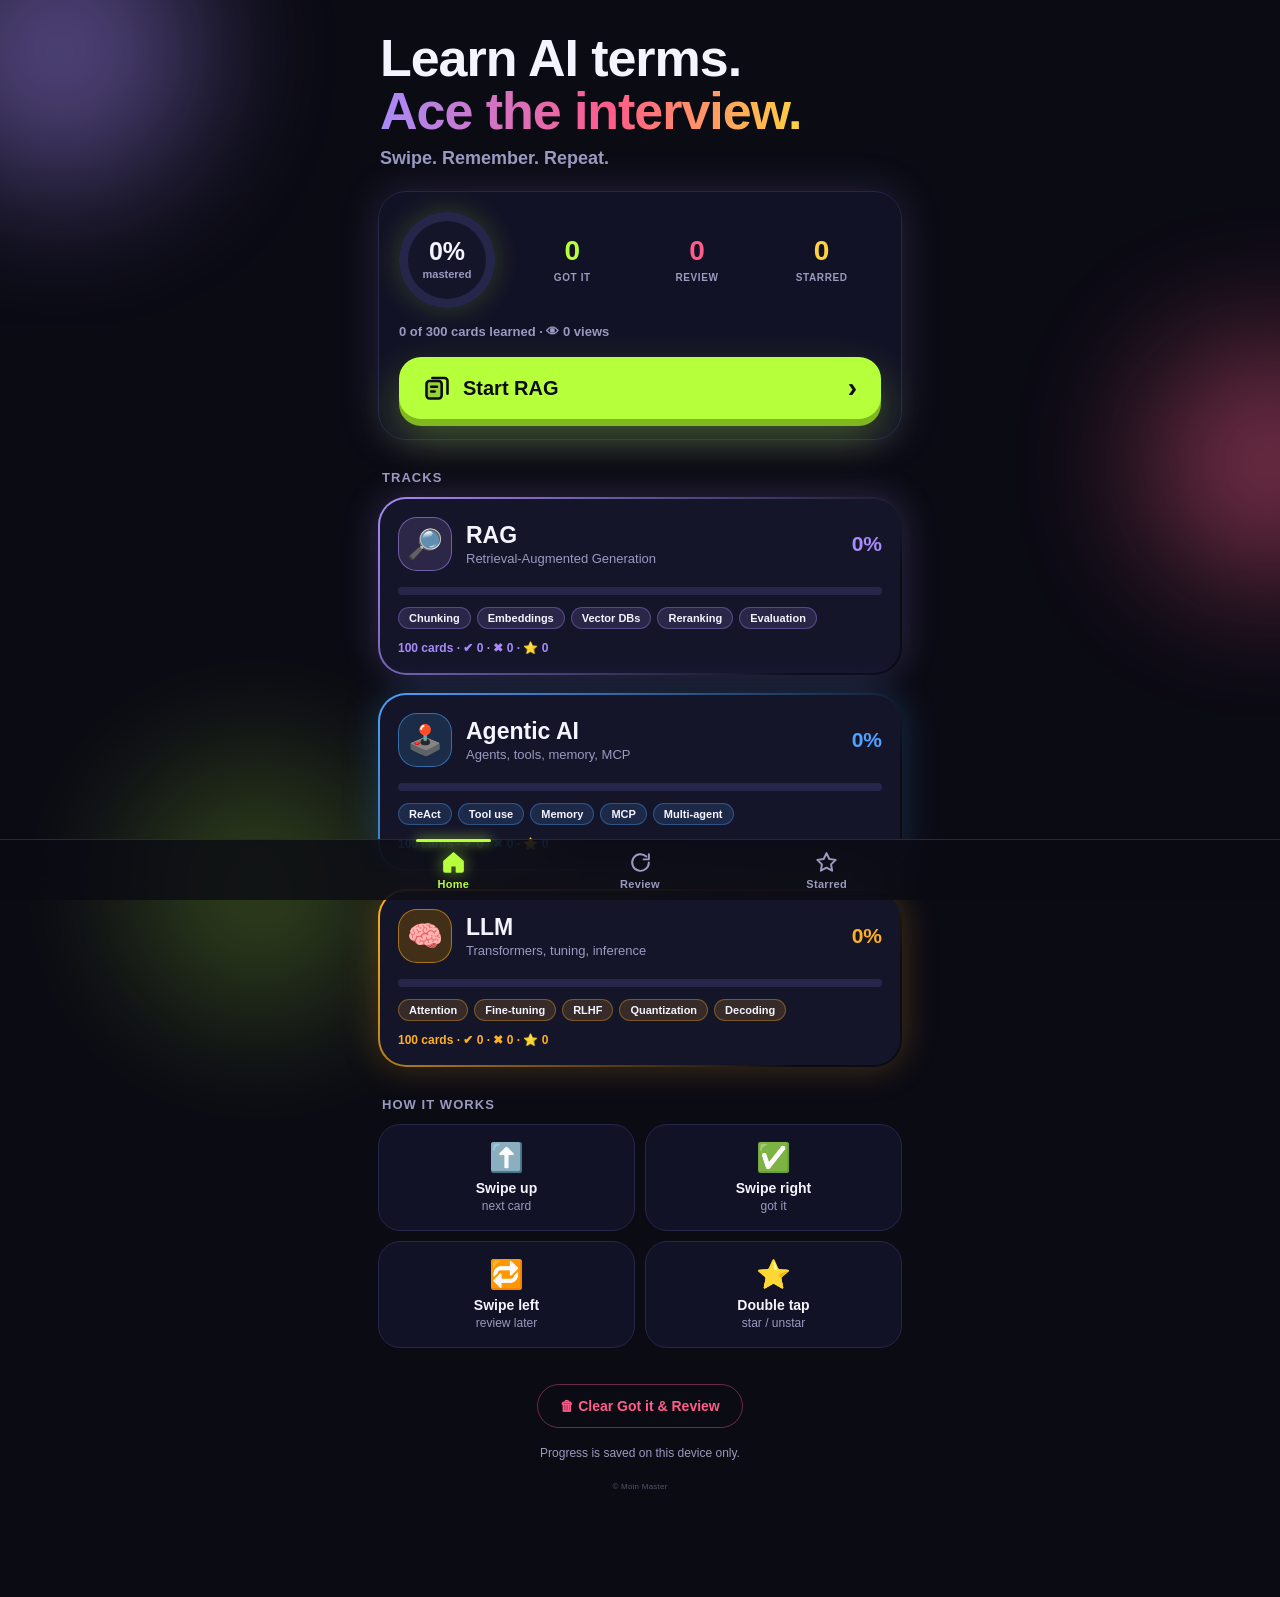
==== index.html @ 23fae5b1 "Add LLM Deck (100 cards)" ====
<!doctype html>
<html lang="en" class="hubhtml">
<head>
  <meta charset="utf-8">
  <meta name="viewport" content="width=device-width, initial-scale=1, viewport-fit=cover">
  <meta name="theme-color" content="#0b0b14">
  <meta name="apple-mobile-web-app-capable" content="yes">
  <meta name="mobile-web-app-capable" content="yes">
  <title>AI Flash Cards</title>
  <link rel="manifest" href="manifest.json">
  <link rel="icon" href="icon.svg" type="image/svg+xml">
  <link rel="apple-touch-icon" href="icon.svg">
  <link rel="stylesheet" href="style.css?v=19">
  <link rel="stylesheet" href="hub.css?v=19">
</head>
<body class="hub">
  <div class="blob b1"></div>
  <div class="blob b2"></div>
  <div class="blob b3"></div>

  <main class="app-main">

    <!-- HOME -->
    <section id="view-home" class="view">
      <header class="large">
        <h1 class="hero">Learn AI terms.<br><span class="grad">Ace the interview.</span></h1>
        <p class="sub">Swipe. Remember. Repeat.</p>
      </header>

      <div class="summary">
        <div class="sum-top">
          <div id="ring" class="ring" style="--p:0%"><div><b id="oPct">0%</b><span>mastered</span></div></div>
          <div class="nums">
            <div class="k"><b id="sKnown">0</b><span>Got it</span></div>
            <div class="r"><b id="sReview">0</b><span>Review</span></div>
            <div class="s"><b id="sStar">0</b><span>Starred</span></div>
          </div>
        </div>
        <p id="oLine" class="sum-line"></p>
        <a id="cta" class="primary" href="#"><span class="p-left"><svg class="p-ico" viewBox="0 0 24 24" fill="none" stroke="currentColor" stroke-width="2.2" stroke-linecap="round" stroke-linejoin="round" aria-hidden="true"><path d="M8 3.5h10.5A2.5 2.5 0 0 1 21 6v11"/><rect x="3" y="6" width="13" height="15" rx="2.5" fill="currentColor" fill-opacity=".18"/><path d="M7 11h5M7 15h3"/></svg><span id="ctaText">Start learning</span></span><span>›</span></a>
      </div>

      <h2 class="gh">Tracks</h2>
      <div id="decks" class="tracks"></div>

      <h2 class="gh">How it works</h2>
      <div class="how">
        <div><i>⬆️</i><b>Swipe up</b><span>next card</span></div>
        <div><i>✅</i><b>Swipe right</b><span>got it</span></div>
        <div><i>🔁</i><b>Swipe left</b><span>review later</span></div>
        <div><i>⭐</i><b>Double tap</b><span>star / unstar</span></div>
      </div>

      <button id="clear" class="clear" type="button">🗑 Clear Got it &amp; Review</button>
      <p class="note">Progress is saved on this device only.</p>
    </section>

    <!-- REVIEW -->
    <section id="view-review" class="view" hidden>
      <header class="large"><h1 class="hero">🔁 <span class="grad">Review</span></h1><p class="sub">Cards you swiped left</p></header>
      <div id="reviewList"></div>
    </section>

    <!-- STARRED -->
    <section id="view-starred" class="view" hidden>
      <header class="large"><h1 class="hero">⭐ <span class="grad">Starred</span></h1><p class="sub">Cards you double-tapped</p></header>
      <div id="starList"></div>
    </section>

    <footer class="foot">© Moin Master</footer>
  </main>

  <nav class="tabbar" aria-label="Main">
    <div class="tabbar-in">
      <button class="tab on" data-tab="home" type="button">
        <svg class="fillable" viewBox="0 0 24 24"><path d="M3 11l9-8 9 8v9a1 1 0 0 1-1 1h-5v-6H9v6H4a1 1 0 0 1-1-1z"/></svg>Home
      </button>
      <button class="tab" data-tab="review" type="button">
        <svg viewBox="0 0 24 24"><path d="M20 12a8 8 0 1 1-2.5-5.8"/><path d="M20 4v5h-5"/></svg>Review
        <span id="badgeReview" class="badge" hidden>0</span>
      </button>
      <button class="tab" data-tab="starred" type="button">
        <svg class="fillable" viewBox="0 0 24 24"><path d="M12 3l2.7 5.6 6.1.9-4.4 4.3 1 6.1L12 17l-5.4 2.9 1-6.1L3.2 9.5l6.1-.9z"/></svg>Starred
      </button>
    </div>
  </nav>

  <script src="data/decks.js?v=19"></script>
  <script src="hub.js?v=19"></script>
</body>
</html>
---- style.css ----
:root {
  --bg: #0b0b14;
  --card: #15152a;
  --card-edge: #26264a;
  --text: #f4f4ff;
  --muted: #9a9ac0;
  --purple: #a78bfa;
  --lime: #b6ff3b;
  --pink: #ff5c8a;
  --yellow: #ffd23f;
  --on-accent: #0b0b14;
  /* theme: decorative colours (blobs, headline gradient, main button, ring) */
  --t1: #a78bfa;
  --t2: #ff5c8a;
  --t3: #ffd23f;
  --cta: #b6ff3b;
  --cta-dark: #7fb81f;
  --ring: #b6ff3b;
}

/* amber theme (LLM) */
body[data-theme="amber"] {
  --purple: #ffb020;
  --t1: #ffb020;
  --t2: #ff7a45;
  --t3: #ffd966;
  --cta: #ffb020;
  --cta-dark: #b77700;
  --ring: #ff7a45;
}

/* blue theme (Agentic AI) */
body[data-theme="blue"] {
  --purple: #4da3ff;
  --t1: #4da3ff;
  --t2: #22d3ee;
  --t3: #7cf2d0;
  --cta: #4da3ff;
  --cta-dark: #2a6fc4;
  --ring: #22d3ee;
}

* { box-sizing: border-box; margin: 0; padding: 0; -webkit-tap-highlight-color: transparent; }

html, body {
  height: 100%;
  background: var(--bg);
  color: var(--text);
  font-family: -apple-system, BlinkMacSystemFont, "Segoe UI", Roboto, Inter, sans-serif;
  overflow: hidden;
}

/* top bar */
.top {
  position: fixed; top: 0; left: 0; right: 0; z-index: 10;
  padding: calc(env(safe-area-inset-top) + 12px) 20px 10px;
  background: linear-gradient(var(--bg) 70%, transparent);
}
.top-row { display: flex; justify-content: space-between; align-items: center; margin-bottom: 8px; }
.deck { font-weight: 800; font-size: 15px; letter-spacing: .04em; color: var(--purple); }
.counter { font-size: 13px; color: var(--muted); font-variant-numeric: tabular-nums; }
.bar { height: 6px; background: var(--card-edge); border-radius: 99px; overflow: hidden; }
.bar-fill {
  height: 100%; width: 0%;
  background: linear-gradient(90deg, var(--purple), var(--lime));
  border-radius: 99px; transition: width .3s ease;
}

/* vertical snap feed */
.feed {
  height: 100dvh;
  overflow-y: scroll;
  scroll-snap-type: y mandatory;
  scrollbar-width: none;
  overscroll-behavior: contain;
}
.feed::-webkit-scrollbar { display: none; }

.slide {
  height: 100dvh;
  scroll-snap-align: start;
  scroll-snap-stop: always;
  display: flex; align-items: center; justify-content: center;
  padding: calc(env(safe-area-inset-top) + 64px) 12px calc(env(safe-area-inset-bottom) + 22px);
}

.foot {
  position: fixed; left: 0; right: 0; bottom: calc(env(safe-area-inset-bottom) + 5px);
  z-index: 10; text-align: center; pointer-events: none;
  font-size: 8px; letter-spacing: .03em; color: var(--muted); opacity: .5;
}

.card {
  position: relative;
  display: flex; flex-direction: column;
  width: 100%; max-width: 520px; height: 100%;
  overflow-y: auto;
  background: var(--card);
  border: 1.5px solid var(--card-edge);
  border-radius: 28px;
  padding: 26px 22px 22px;
  box-shadow: 0 0 40px color-mix(in srgb, var(--purple) 14%, transparent);
  touch-action: pan-y;
  user-select: none; -webkit-user-select: none;
  transition: transform .25s ease, box-shadow .25s ease, border-color .25s ease;
  will-change: transform;
  scrollbar-width: none;
}
.card::-webkit-scrollbar { display: none; }
.card.dragging { transition: none; }
.card.right { border-color: var(--lime); box-shadow: 0 0 40px rgba(182, 255, 59, .3); }
.card.left  { border-color: var(--pink); box-shadow: 0 0 40px rgba(255, 92, 138, .3); }
.card.done  { opacity: .55; }

.tag {
  display: inline-block;
  font-size: 12px; font-weight: 700; letter-spacing: .05em; text-transform: uppercase;
  color: var(--bg); background: var(--purple);
  padding: 5px 12px; border-radius: 99px; margin-bottom: 16px;
}
.term { font-size: 32px; line-height: 1.12; font-weight: 800; margin-bottom: 18px; }

.label { font-size: 13px; font-weight: 800; letter-spacing: .05em; margin: 18px 0 8px; }
.label.why { color: var(--yellow); }
.label.eg  { color: var(--lime); }

.explain { font-size: 19px; line-height: 1.5; }
.example { list-style: none; }
.example li {
  position: relative; padding-left: 20px; margin-bottom: 10px;
  font-size: 17px; line-height: 1.45; color: #dcdcf5;
}
strong { color: var(--yellow); font-weight: 800; }
.example strong { color: var(--lime); }
.example li::before { content: "▸"; position: absolute; left: 0; color: var(--lime); }

.stamp {
  position: absolute; top: 18px; right: 18px;
  font-weight: 900; font-size: 15px; letter-spacing: .05em;
  padding: 4px 10px; border-radius: 10px; border: 2px solid; opacity: 0;
  transform: rotate(8deg); transition: opacity .15s;
}
.stamp.know { color: var(--lime); border-color: var(--lime); }
.stamp.again { color: var(--pink); border-color: var(--pink); left: 18px; right: auto; transform: rotate(-8deg); }
.card.right .stamp.know, .card.left .stamp.again { opacity: 1; }
.card.done.is-known .stamp.know, .card.done.is-review .stamp.again { opacity: 1; }

/* hints row */
.hints {
  display: flex; justify-content: space-between; align-items: center;
  margin-top: auto; padding-top: 20px; font-size: 13px; font-weight: 700; color: var(--muted);
}
.hints .l { color: var(--pink); }
.hints .r { color: var(--lime); }
.hints .u { color: var(--muted); }

/* end card */
.end { text-align: center; justify-content: center; }
.end .term { font-size: 28px; }
.stats { display: flex; gap: 12px; margin: 18px 0; }
.stat { flex: 1; border-radius: 18px; padding: 14px 8px; background: var(--bg); border: 1.5px solid var(--card-edge); }
.stat b { display: block; font-size: 30px; }
.stat.k b { color: var(--lime); }
.stat.r b { color: var(--pink); }
.stat span { font-size: 12px; color: var(--muted); font-weight: 700; }
.btn {
  display: block; width: 100%; margin-top: 10px; padding: 14px;
  font-size: 16px; font-weight: 800; border: 0; border-radius: 16px; cursor: pointer;
  background: var(--purple); color: var(--bg);
}
.btn.ghost { background: transparent; color: var(--text); border: 1.5px solid var(--card-edge); }
.btn[disabled] { opacity: .35; }

.msg { text-align: center; color: var(--muted); padding: 40vh 24px 0; font-size: 16px; }

@media (min-width: 700px) {
  .term { font-size: 36px; }
}

/* back link in deck header */
.deck-wrap { display: flex; align-items: center; gap: 12px; }
.back { color: var(--text); text-decoration: none; font-size: 20px; font-weight: 800; padding: 2px 8px 2px 0; }

/* star (double-tap) */
.tag-row { display: flex; align-items: center; justify-content: space-between; margin-bottom: 16px; }
.tag-row .tag { margin-bottom: 0; }
.star-badge { font-size: 22px; opacity: 0; transform: scale(.5); transition: opacity .2s, transform .2s; }
.card.starred .star-badge { opacity: 1; transform: scale(1); }
.card.starred { border-color: var(--yellow); }
.star-pop {
  position: absolute; top: 50%; left: 50%; font-size: 90px; pointer-events: none; z-index: 5;
  transform: translate(-50%, -50%) scale(.4); opacity: 0; animation: starpop .6s ease-out;
}
.star-pop.off { filter: grayscale(1); }
@keyframes starpop {
  0% { opacity: 0; transform: translate(-50%, -50%) scale(.4); }
  35% { opacity: 1; transform: translate(-50%, -50%) scale(1.15); }
  100% { opacity: 0; transform: translate(-50%, -60%) scale(1); }
}

.back {
  display: inline-grid; place-items: center; width: 40px; height: 40px; border-radius: 50%;
  color: var(--text); text-decoration: none; background: rgba(21,21,42,.85); border: 1.5px solid var(--card-edge);
}
.back svg { width: 22px; height: 22px; color: var(--cta); }
.back:active { transform: scale(.94); }

.tag-right { display: flex; align-items: center; gap: 10px; }
.views { font-size: 12px; font-weight: 800; color: var(--muted); padding: 4px 10px; border-radius: 99px; background: rgba(154,154,192,.14); }
.views.hide { display: none; }
.views i { font-style: normal; color: var(--text); }
---- hub.css ----
/* App shell (tab bar, nav, lists) + Gen-Z look: home (index.html) and dashboards (rag/index.html) */
html.hubhtml { height: auto; overflow-y: auto; }
body.hub { height: auto; min-height: 100%; overflow-y: auto; overflow-x: hidden; position: relative; -webkit-font-smoothing: antialiased; }
body.hub .foot { position: static; margin: 22px 0 6px; pointer-events: auto; }

/* floating colour blobs */
.blob { position: fixed; border-radius: 50%; filter: blur(70px); opacity: .45; z-index: 0; pointer-events: none; animation: float 14s ease-in-out infinite; }
.b1 { width: 280px; height: 280px; background: var(--t1); top: -90px; left: -80px; }
.b2 { width: 240px; height: 240px; background: var(--t2); top: 38%; right: -110px; animation-delay: -5s; }
.b3 { width: 260px; height: 260px; background: var(--cta); bottom: -120px; left: 10%; opacity: .22; animation-delay: -9s; }
@keyframes float { 0%,100% { transform: translate(0,0) scale(1); } 50% { transform: translate(24px,-30px) scale(1.12); } }
@media (prefers-reduced-motion: reduce) { .blob { animation: none; } }

.app-main {
  position: relative; z-index: 1; max-width: 560px; margin: 0 auto;
  padding: calc(env(safe-area-inset-top) + 28px) 18px calc(env(safe-area-inset-bottom) + 100px);
}
.has-navbar .app-main { padding-top: 14px; padding-bottom: calc(env(safe-area-inset-bottom) + 40px); }

/* big gradient headline */
.large { padding: 4px 2px 22px; }
.hero { font-size: clamp(38px, 11vw, 52px); line-height: 1.02; font-weight: 900; letter-spacing: -.02em; }
.grad { background: linear-gradient(90deg, var(--t1), var(--t2) 55%, var(--t3)); -webkit-background-clip: text; background-clip: text; color: transparent; }
.sub { color: var(--muted); font-size: 18px; font-weight: 600; margin-top: 10px; }

/* top navigation bar for pushed screens */
.navbar {
  position: sticky; top: 0; z-index: 20; display: grid; grid-template-columns: 1fr auto 1fr; align-items: center;
  padding: calc(env(safe-area-inset-top) + 6px) 14px 6px; min-height: 56px;
  background: transparent; border-bottom: 1px solid transparent;
  transition: background .2s ease, border-color .2s ease;
}
.navbar.scrolled {
  background: color-mix(in srgb, var(--bg) 78%, transparent);
  -webkit-backdrop-filter: blur(18px); backdrop-filter: blur(18px);
  border-bottom-color: var(--card-edge);
}
.nav-back {
  display: inline-grid; place-items: center; width: 42px; height: 42px; justify-self: start;
  border-radius: 50%; text-decoration: none; color: var(--text);
  background: rgba(21,21,42,.85); border: 1.5px solid var(--card-edge);
}
.nav-back svg { width: 22px; height: 22px; color: var(--cta); }
.nav-back:active { transform: scale(.94); }
.nav-title { font-size: 16px; font-weight: 800; letter-spacing: .02em; opacity: 0; transition: opacity .2s ease; }
.navbar.scrolled .nav-title { opacity: 1; }

/* section label */
.gh { font-size: 13px; font-weight: 800; letter-spacing: .08em; text-transform: uppercase; color: var(--muted); margin: 30px 4px 12px; }

/* glass summary card */
.summary {
  padding: 20px; border-radius: 28px;
  background: rgba(21,21,42,.85); border: 1.5px solid var(--card-edge);
  -webkit-backdrop-filter: blur(8px); backdrop-filter: blur(8px);
  box-shadow: 0 0 40px color-mix(in srgb, var(--t1) 18%, transparent);
}
.sum-top { display: flex; align-items: center; gap: 18px; }
.ring {
  --p: 0%; flex: none; position: relative; width: 96px; height: 96px; border-radius: 50%;
  display: grid; place-items: center;
  background: conic-gradient(var(--ring) var(--p), var(--card-edge) 0);
  box-shadow: 0 0 28px color-mix(in srgb, var(--ring) 20%, transparent);
}
.ring::before { content: ""; position: absolute; inset: 9px; border-radius: 50%; background: #15152a; }
.ring div { position: relative; text-align: center; }
.ring b { display: block; font-size: 25px; font-weight: 900; line-height: 1.05; }
.ring span { font-size: 11px; color: var(--muted); font-weight: 700; }
.nums { flex: 1; display: grid; grid-template-columns: repeat(3, 1fr); gap: 6px; text-align: center; }
.nums b { display: block; font-size: 28px; font-weight: 900; font-variant-numeric: tabular-nums; }
.nums span { font-size: 10px; font-weight: 800; letter-spacing: .06em; text-transform: uppercase; color: var(--muted); }
.nums .k b { color: var(--lime); }
.nums .r b { color: var(--pink); }
.nums .s b { color: var(--yellow); }
.sum-line { color: var(--muted); font-size: 13px; font-weight: 600; margin: 16px 0 18px; }

/* chunky lime button */
.primary {
  display: flex; align-items: center; justify-content: space-between; min-height: 62px; padding: 0 24px; border-radius: 22px;
  background: var(--cta); color: #0b0b14; text-decoration: none; font-size: 20px; font-weight: 900;
  box-shadow: 0 7px 0 var(--cta-dark), 0 18px 40px color-mix(in srgb, var(--cta) 30%, transparent);
  transition: transform .12s ease, box-shadow .12s ease;
}
.primary > span:last-child { font-size: 28px; line-height: 1; }
.p-left { display: flex; align-items: center; gap: 12px; min-width: 0; }
.p-ico { flex: none; width: 28px; height: 28px; }
.primary:active { transform: translateY(6px); box-shadow: 0 1px 0 var(--cta-dark), 0 8px 20px color-mix(in srgb, var(--cta) 22%, transparent); }

/* track tiles */
.tracks { display: flex; flex-direction: column; gap: 18px; }
.track {
  --accent: var(--purple);
  position: relative; display: block; padding: 18px; border-radius: 28px; text-decoration: none; color: var(--text);
  background: linear-gradient(var(--card), var(--card)) padding-box, linear-gradient(135deg, var(--accent), transparent 85%) border-box;
  border: 2px solid transparent;
  box-shadow: 0 0 36px color-mix(in srgb, var(--accent) 24%, transparent);
  transition: transform .12s ease;
}
.track:active { transform: scale(.98); }
.track.soon { opacity: .6; box-shadow: none; background: var(--card); border: 1.5px dashed var(--card-edge); }
.t-head { display: flex; align-items: center; gap: 14px; }
.t-badge {
  flex: none; width: 54px; height: 54px; border-radius: 19px; display: grid; place-items: center; font-size: 29px;
  background: color-mix(in srgb, var(--accent) 22%, var(--bg));
  border: 1.5px solid color-mix(in srgb, var(--accent) 55%, transparent);
}
.t-title { flex: 1; min-width: 0; display: flex; flex-direction: column; gap: 2px; }
.t-title b { font-size: 23px; font-weight: 900; }
.t-title small { color: var(--muted); font-size: 13px; }
.t-go { font-size: 21px; font-weight: 900; color: var(--accent); }
.t-bar { height: 8px; border-radius: 99px; background: var(--card-edge); overflow: hidden; margin: 16px 0 12px; }
.t-bar i { display: block; height: 100%; border-radius: 99px; background: var(--accent); }
.t-chips { display: flex; flex-wrap: wrap; gap: 6px; }
.t-chips span {
  font-size: 11px; font-weight: 700; padding: 4px 10px; border-radius: 99px; color: var(--text);
  background: color-mix(in srgb, var(--accent) 14%, transparent); border: 1px solid color-mix(in srgb, var(--accent) 35%, transparent);
}
.t-meta { margin-top: 12px; font-size: 12px; font-weight: 800; color: var(--accent); }
.track.soon .t-meta { color: var(--muted); }
.sticker {
  position: absolute; top: -10px; right: 18px; font-size: 11px; font-weight: 900; letter-spacing: .06em;
  padding: 4px 10px; border-radius: 10px; background: var(--yellow); color: #0b0b14; transform: rotate(4deg);
}

/* how it works tiles */
.how { display: grid; grid-template-columns: repeat(2, 1fr); gap: 10px; }
.how div { text-align: center; padding: 16px 6px; border-radius: 22px; background: rgba(21,21,42,.85); border: 1.5px solid var(--card-edge); }
.how i { display: block; font-style: normal; font-size: 28px; margin-bottom: 6px; }
.how b { display: block; font-size: 14px; font-weight: 800; }
.how span { font-size: 12px; color: var(--muted); }

/* glass list rows (study, topics, review, starred) */
.group { border-radius: 24px; overflow: hidden; background: rgba(21,21,42,.85); border: 1.5px solid var(--card-edge); }
.row {
  display: flex; align-items: center; gap: 13px; width: 100%; min-height: 60px; padding: 11px 14px 11px 16px;
  color: var(--text); text-decoration: none; background: none; border: 0; border-bottom: 1px solid var(--card-edge);
  font: inherit; text-align: left; cursor: pointer;
}
.row:last-child { border-bottom: 0; }
a.row:active { background: rgba(167,139,250,.12); }
.ico {
  flex: none; width: 38px; height: 38px; border-radius: 13px; display: grid; place-items: center; font-size: 21px;
  background: color-mix(in srgb, var(--c, var(--purple)) 22%, var(--bg));
  border: 1.5px solid color-mix(in srgb, var(--c, var(--purple)) 50%, transparent);
}
.tx { flex: 1; min-width: 0; display: flex; flex-direction: column; gap: 2px; }
.tx b { font-size: 16px; font-weight: 800; }
.tx small { font-size: 13px; color: var(--muted); font-weight: 600; }
.chev { color: var(--purple); font-size: 22px; font-weight: 800; line-height: 1; }
.row.off { opacity: .35; pointer-events: none; }
.row-bar { display: block; height: 6px; border-radius: 99px; background: var(--card-edge); overflow: hidden; margin-top: 7px; }
.row-bar i { display: block; height: 100%; border-radius: 99px; background: linear-gradient(90deg, var(--t1), var(--ring)); }

/* clear button */
.clear {
  display: block; margin: 36px auto 0; min-height: 44px; padding: 0 22px; border-radius: 99px; cursor: pointer;
  font-size: 14px; font-weight: 800; color: var(--pink); background: transparent; border: 1.5px solid rgba(255,92,138,.4);
}
.clear:active { transform: scale(.96); }

.empty-state { text-align: center; color: var(--muted); padding: 60px 24px; font-weight: 600; }
.empty-state i { display: block; font-style: normal; font-size: 48px; margin-bottom: 10px; }
.empty-state b { display: block; color: var(--text); font-size: 20px; font-weight: 900; margin-bottom: 4px; }
.note { text-align: center; color: var(--muted); font-size: 12px; margin-top: 18px; }
.view[hidden] { display: none; }

/* bottom tab bar */
.tabbar {
  position: fixed; left: 0; right: 0; bottom: 0; z-index: 30; display: flex; justify-content: center;
  padding-bottom: env(safe-area-inset-bottom);
  background: color-mix(in srgb, var(--bg) 78%, transparent);
  -webkit-backdrop-filter: blur(20px); backdrop-filter: blur(20px);
  border-top: 1.5px solid var(--card-edge);
}
.tabbar-in { display: flex; width: 100%; max-width: 560px; }
.tab {
  position: relative; flex: 1; min-height: 60px; display: flex; flex-direction: column; align-items: center; justify-content: center; gap: 3px;
  background: none; border: 0; cursor: pointer; font: inherit; font-size: 11px; font-weight: 800; letter-spacing: .03em; color: var(--muted);
}
.tab svg { width: 25px; height: 25px; fill: none; stroke: currentColor; stroke-width: 1.9; stroke-linecap: round; stroke-linejoin: round; }
.tab.on { color: var(--lime); }
.tab.on svg { filter: drop-shadow(0 0 8px rgba(182,255,59,.55)); }
.tab.on svg.fillable { fill: currentColor; }
.tab.on::before { content: ""; position: absolute; top: -1.5px; left: 30%; right: 30%; height: 3px; border-radius: 99px; background: var(--lime); box-shadow: 0 0 12px var(--lime); }
.badge {
  position: absolute; top: 7px; left: calc(50% + 6px); min-width: 18px; height: 18px; padding: 0 5px; border-radius: 99px;
  background: var(--pink); color: #fff; font-size: 11px; font-weight: 900; display: grid; place-items: center;
}
.badge[hidden] { display: none; }

/* study tiles (rag dashboard) */
.study-grid { display: grid; grid-template-columns: 1fr 1fr; gap: 12px; }
.stile {
  --c: var(--purple);
  position: relative; display: grid; grid-template-columns: auto 1fr; grid-template-rows: auto 1fr auto auto; grid-template-areas: "emoji num" ". ." "label label" "hint hint"; column-gap: 8px; min-height: 150px; padding: 16px; border-radius: 26px;
  text-decoration: none; color: var(--text); overflow: hidden;
  background: linear-gradient(160deg, color-mix(in srgb, var(--c) 20%, var(--card)), var(--card) 70%) padding-box,
              linear-gradient(135deg, var(--c), transparent 80%) border-box;
  border: 2px solid transparent;
  box-shadow: 0 0 30px color-mix(in srgb, var(--c) 22%, transparent);
  transition: transform .12s ease;
}
.stile:active { transform: scale(.97); }
.s-emoji { grid-area: emoji; font-size: 32px; line-height: 1; }
.stile b { grid-area: num; justify-self: end; align-self: start; font-size: 56px; font-weight: 900; line-height: .9; color: var(--c); font-variant-numeric: tabular-nums; }
.s-label { grid-area: label; font-size: 16px; font-weight: 800; }
.stile em { grid-area: hint; font-style: normal; font-size: 12px; font-weight: 700; color: var(--muted); margin-top: 2px; }
.stile.wide { grid-column: 1 / -1; display: flex; flex-direction: row; align-items: center; gap: 16px; min-height: 0; padding: 16px 20px; }
.stile.wide .s-emoji { margin: 0; font-size: 34px; }
.stile.wide .s-mid { flex: 1; display: flex; align-items: baseline; gap: 12px; }
.stile.wide b { font-size: 40px; justify-self: auto; }
.s-go { font-size: 26px; font-weight: 900; color: var(--c); }
.stile.off { opacity: .55; pointer-events: none; }
.stile.off b { color: var(--muted); }
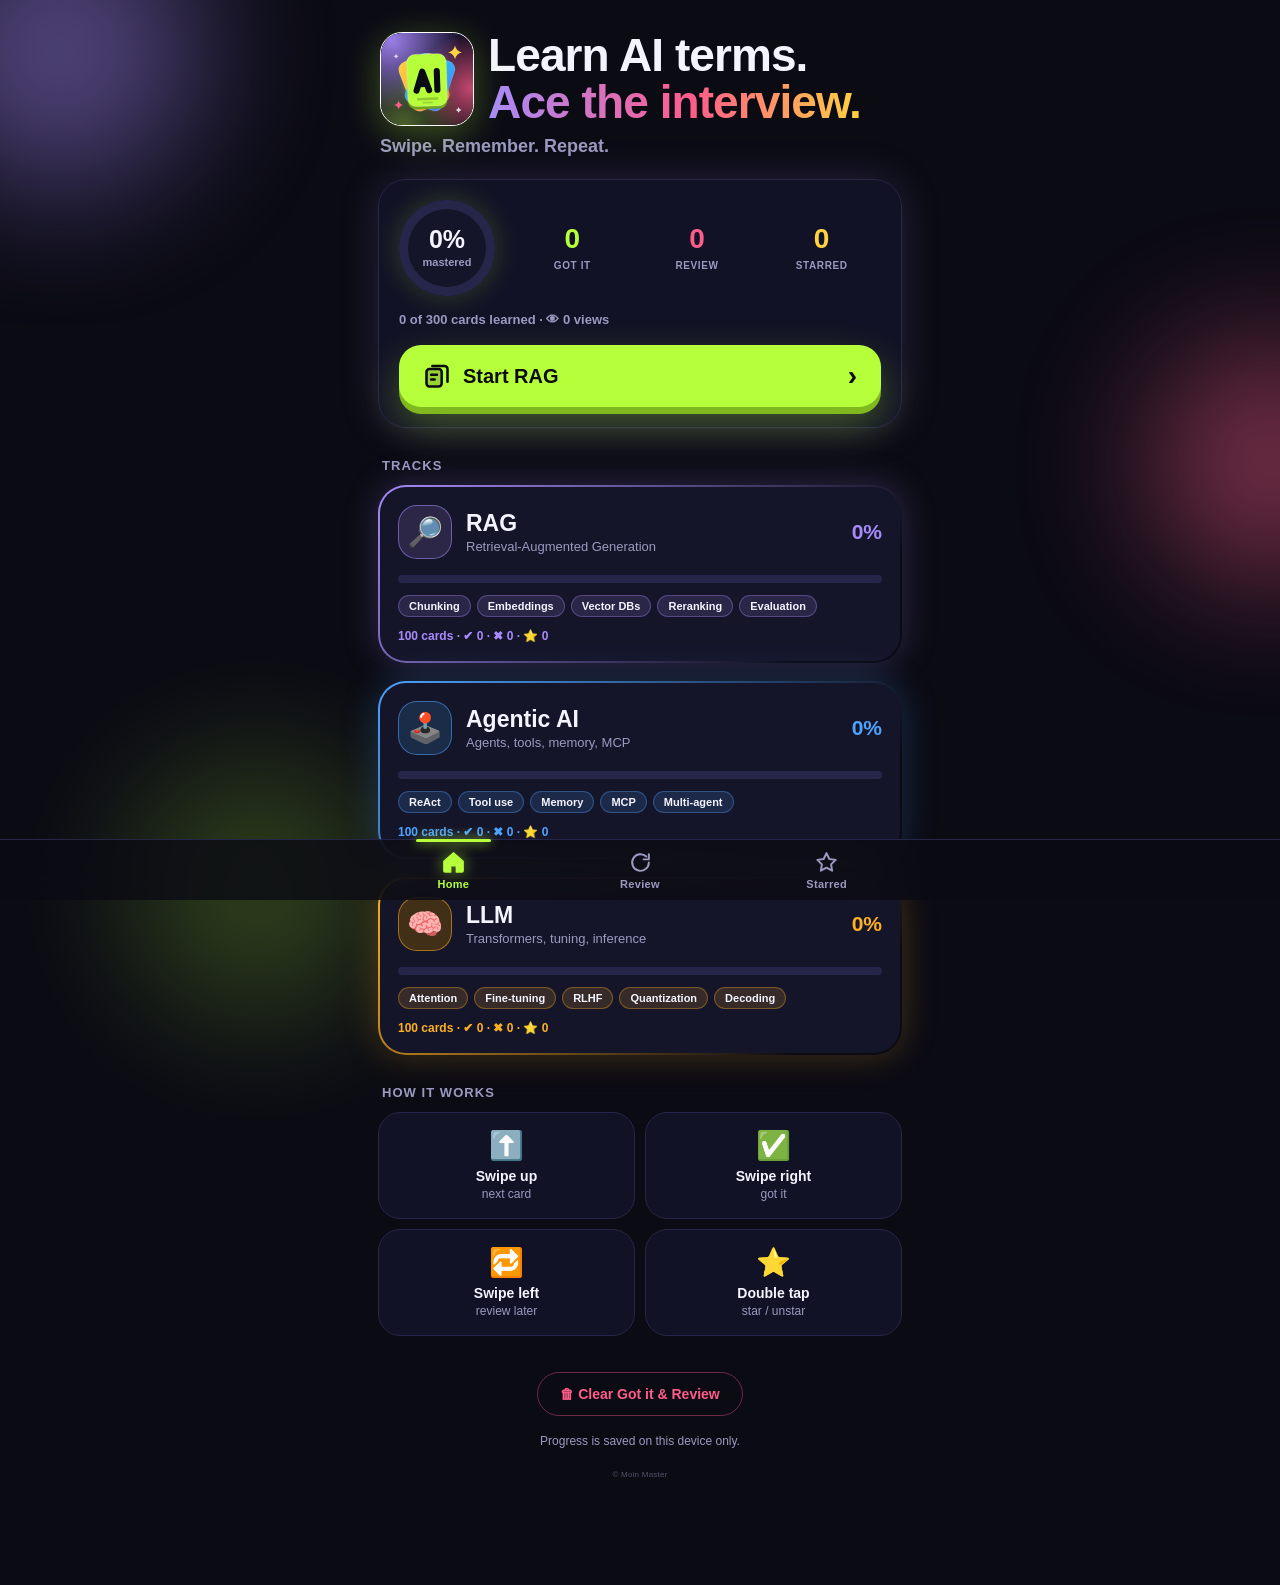
==== commit 09c1bebb: "Add big bordered logo in front of the home headline Co-Authored-By: Claude Sonnet 5.5 <noreply@anthr" ====
--- a/index.html
+++ b/index.html
@@ -9,9 +9,9 @@
   <title>AI Flash Cards</title>
   <link rel="manifest" href="manifest.json">
   <link rel="icon" href="icon.svg" type="image/svg+xml">
-  <link rel="apple-touch-icon" href="icon.svg">
-  <link rel="stylesheet" href="style.css?v=19">
-  <link rel="stylesheet" href="hub.css?v=19">
+  <link rel="apple-touch-icon" href="icons/icon-180.png">
+  <link rel="stylesheet" href="style/style.css?v=27">
+  <link rel="stylesheet" href="style/hub.css?v=27">
 </head>
 <body class="hub">
   <div class="blob b1"></div>
@@ -23,7 +23,7 @@
     <!-- HOME -->
     <section id="view-home" class="view">
       <header class="large">
-        <h1 class="hero">Learn AI terms.<br><span class="grad">Ace the interview.</span></h1>
+        <h1 class="hero with-logo"><img class="hero-logo" src="icon.svg" alt="" width="68" height="68"><span class="hero-text">Learn AI terms.<br><span class="grad">Ace the interview.</span></span></h1>
         <p class="sub">Swipe. Remember. Repeat.</p>
       </header>
 
@@ -85,7 +85,7 @@
     </div>
   </nav>
 
-  <script src="data/decks.js?v=19"></script>
-  <script src="hub.js?v=19"></script>
+  <script src="data/decks.js?v=27"></script>
+  <script src="js/hub.js?v=27"></script>
 </body>
 </html>
--- a/style/style.css
+++ b/style/style.css
@@ -0,0 +1,211 @@
+:root {
+  --bg: #0b0b14;
+  --card: #15152a;
+  --card-edge: #26264a;
+  --text: #f4f4ff;
+  --muted: #9a9ac0;
+  --purple: #a78bfa;
+  --lime: #b6ff3b;
+  --pink: #ff5c8a;
+  --yellow: #ffd23f;
+  --on-accent: #0b0b14;
+  /* theme: decorative colours (blobs, headline gradient, main button, ring) */
+  --t1: #a78bfa;
+  --t2: #ff5c8a;
+  --t3: #ffd23f;
+  --cta: #b6ff3b;
+  --cta-dark: #7fb81f;
+  --ring: #b6ff3b;
+}
+
+/* amber theme (LLM) */
+body[data-theme="amber"] {
+  --purple: #ffb020;
+  --t1: #ffb020;
+  --t2: #ff7a45;
+  --t3: #ffd966;
+  --cta: #ffb020;
+  --cta-dark: #b77700;
+  --ring: #ff7a45;
+}
+
+/* blue theme (Agentic AI) */
+body[data-theme="blue"] {
+  --purple: #4da3ff;
+  --t1: #4da3ff;
+  --t2: #22d3ee;
+  --t3: #7cf2d0;
+  --cta: #4da3ff;
+  --cta-dark: #2a6fc4;
+  --ring: #22d3ee;
+}
+
+* { box-sizing: border-box; margin: 0; padding: 0; -webkit-tap-highlight-color: transparent; }
+
+html, body {
+  height: 100%;
+  background: var(--bg);
+  color: var(--text);
+  font-family: -apple-system, BlinkMacSystemFont, "Segoe UI", Roboto, Inter, sans-serif;
+  overflow: hidden;
+}
+
+/* top bar */
+.top {
+  position: fixed; top: 0; left: 0; right: 0; z-index: 10;
+  padding: calc(env(safe-area-inset-top) + 12px) 20px 10px;
+  background: linear-gradient(var(--bg) 70%, transparent);
+}
+.top-row { display: flex; justify-content: space-between; align-items: center; margin-bottom: 8px; }
+.deck { font-weight: 800; font-size: 15px; letter-spacing: .04em; color: var(--purple); }
+.counter { font-size: 13px; color: var(--muted); font-variant-numeric: tabular-nums; }
+.bar { height: 6px; background: var(--card-edge); border-radius: 99px; overflow: hidden; }
+.bar-fill {
+  height: 100%; width: 0%;
+  background: linear-gradient(90deg, var(--purple), var(--lime));
+  border-radius: 99px; transition: width .3s ease;
+}
+
+/* vertical snap feed */
+.feed {
+  height: 100dvh;
+  overflow-y: scroll;
+  scroll-snap-type: y mandatory;
+  scrollbar-width: none;
+  overscroll-behavior: contain;
+}
+.feed::-webkit-scrollbar { display: none; }
+
+.slide {
+  height: 100dvh;
+  scroll-snap-align: start;
+  scroll-snap-stop: always;
+  display: flex; align-items: center; justify-content: center;
+  padding: calc(env(safe-area-inset-top) + 64px) 12px calc(env(safe-area-inset-bottom) + 22px);
+}
+
+.foot {
+  position: fixed; left: 0; right: 0; bottom: calc(env(safe-area-inset-bottom) + 5px);
+  z-index: 10; text-align: center; pointer-events: none;
+  font-size: 8px; letter-spacing: .03em; color: var(--muted); opacity: .5;
+}
+
+.card {
+  position: relative;
+  display: flex; flex-direction: column;
+  width: 100%; max-width: 520px; height: 100%;
+  overflow-y: auto;
+  background: var(--card);
+  border: 1.5px solid var(--card-edge);
+  border-radius: 28px;
+  padding: 26px 22px 22px;
+  box-shadow: 0 0 40px color-mix(in srgb, var(--purple) 14%, transparent);
+  touch-action: pan-y;
+  user-select: none; -webkit-user-select: none;
+  transition: transform .25s ease, box-shadow .25s ease, border-color .25s ease;
+  will-change: transform;
+  scrollbar-width: none;
+}
+.card::-webkit-scrollbar { display: none; }
+.card.dragging { transition: none; }
+.card.right { border-color: var(--lime); box-shadow: 0 0 40px rgba(182, 255, 59, .3); }
+.card.left  { border-color: var(--pink); box-shadow: 0 0 40px rgba(255, 92, 138, .3); }
+.card.done  { opacity: .55; }
+
+.tag {
+  display: inline-block;
+  font-size: 12px; font-weight: 700; letter-spacing: .05em; text-transform: uppercase;
+  color: var(--bg); background: var(--purple);
+  padding: 5px 12px; border-radius: 99px; margin-bottom: 16px;
+}
+.term { font-size: 32px; line-height: 1.12; font-weight: 800; margin-bottom: 18px; }
+
+.label { font-size: 13px; font-weight: 800; letter-spacing: .05em; margin: 18px 0 8px; }
+.label.why { color: var(--yellow); }
+.label.eg  { color: var(--lime); }
+
+.explain { font-size: 19px; line-height: 1.5; }
+.example { list-style: none; }
+.example li {
+  position: relative; padding-left: 20px; margin-bottom: 10px;
+  font-size: 17px; line-height: 1.45; color: #dcdcf5;
+}
+strong { color: var(--yellow); font-weight: 800; }
+.example strong { color: var(--lime); }
+.example li::before { content: "▸"; position: absolute; left: 0; color: var(--lime); }
+
+.stamp {
+  position: absolute; top: 18px; right: 18px;
+  font-weight: 900; font-size: 15px; letter-spacing: .05em;
+  padding: 4px 10px; border-radius: 10px; border: 2px solid; opacity: 0;
+  transform: rotate(8deg); transition: opacity .15s;
+}
+.stamp.know { color: var(--lime); border-color: var(--lime); }
+.stamp.again { color: var(--pink); border-color: var(--pink); left: 18px; right: auto; transform: rotate(-8deg); }
+.card.right .stamp.know, .card.left .stamp.again { opacity: 1; }
+.card.done.is-known .stamp.know, .card.done.is-review .stamp.again { opacity: 1; }
+
+/* hints row */
+.hints {
+  display: flex; justify-content: space-between; align-items: center;
+  margin-top: auto; padding-top: 20px; font-size: 13px; font-weight: 700; color: var(--muted);
+}
+.hints .l { color: var(--pink); }
+.hints .r { color: var(--lime); }
+.hints .u { color: var(--muted); }
+
+/* end card */
+.end { text-align: center; justify-content: center; }
+.end .term { font-size: 28px; }
+.stats { display: flex; gap: 12px; margin: 18px 0; }
+.stat { flex: 1; border-radius: 18px; padding: 14px 8px; background: var(--bg); border: 1.5px solid var(--card-edge); }
+.stat b { display: block; font-size: 30px; }
+.stat.k b { color: var(--lime); }
+.stat.r b { color: var(--pink); }
+.stat span { font-size: 12px; color: var(--muted); font-weight: 700; }
+.btn {
+  display: block; width: 100%; margin-top: 10px; padding: 14px;
+  font-size: 16px; font-weight: 800; border: 0; border-radius: 16px; cursor: pointer;
+  background: var(--purple); color: var(--bg);
+}
+.btn.ghost { background: transparent; color: var(--text); border: 1.5px solid var(--card-edge); }
+.btn[disabled] { opacity: .35; }
+
+.msg { text-align: center; color: var(--muted); padding: 40vh 24px 0; font-size: 16px; }
+
+@media (min-width: 700px) {
+  .term { font-size: 36px; }
+}
+
+/* back link in deck header */
+.deck-wrap { display: flex; align-items: center; gap: 12px; }
+.back { color: var(--text); text-decoration: none; font-size: 20px; font-weight: 800; padding: 2px 8px 2px 0; }
+
+/* star (double-tap) */
+.tag-row { display: flex; align-items: center; justify-content: space-between; margin-bottom: 16px; }
+.tag-row .tag { margin-bottom: 0; }
+.star-badge { font-size: 22px; opacity: 0; transform: scale(.5); transition: opacity .2s, transform .2s; }
+.card.starred .star-badge { opacity: 1; transform: scale(1); }
+.card.starred { border-color: var(--yellow); }
+.star-pop {
+  position: absolute; top: 50%; left: 50%; font-size: 90px; pointer-events: none; z-index: 5;
+  transform: translate(-50%, -50%) scale(.4); opacity: 0; animation: starpop .6s ease-out;
+}
+.star-pop.off { filter: grayscale(1); }
+@keyframes starpop {
+  0% { opacity: 0; transform: translate(-50%, -50%) scale(.4); }
+  35% { opacity: 1; transform: translate(-50%, -50%) scale(1.15); }
+  100% { opacity: 0; transform: translate(-50%, -60%) scale(1); }
+}
+
+.back {
+  display: inline-grid; place-items: center; width: 40px; height: 40px; border-radius: 50%;
+  color: var(--text); text-decoration: none; background: rgba(21,21,42,.85); border: 1.5px solid var(--card-edge);
+}
+.back svg { width: 22px; height: 22px; color: var(--cta); }
+.back:active { transform: scale(.94); }
+
+.tag-right { display: flex; align-items: center; gap: 10px; }
+.views { font-size: 12px; font-weight: 800; color: var(--muted); padding: 4px 10px; border-radius: 99px; background: rgba(154,154,192,.14); }
+.views.hide { display: none; }
+.views i { font-style: normal; color: var(--text); }
--- a/style/hub.css
+++ b/style/hub.css
@@ -0,0 +1,223 @@
+/* App shell (tab bar, nav, lists) + Gen-Z look: home (index.html) and dashboards (rag/index.html) */
+html.hubhtml { height: auto; overflow-y: auto; }
+body.hub { height: auto; min-height: 100%; overflow-y: auto; overflow-x: hidden; position: relative; -webkit-font-smoothing: antialiased; }
+body.hub .foot { position: static; margin: 22px 0 6px; pointer-events: auto; }
+
+/* floating colour blobs */
+.blob { position: fixed; border-radius: 50%; filter: blur(70px); opacity: .45; z-index: 0; pointer-events: none; animation: float 14s ease-in-out infinite; }
+.b1 { width: 280px; height: 280px; background: var(--t1); top: -90px; left: -80px; }
+.b2 { width: 240px; height: 240px; background: var(--t2); top: 38%; right: -110px; animation-delay: -5s; }
+.b3 { width: 260px; height: 260px; background: var(--cta); bottom: -120px; left: 10%; opacity: .22; animation-delay: -9s; }
+@keyframes float { 0%,100% { transform: translate(0,0) scale(1); } 50% { transform: translate(24px,-30px) scale(1.12); } }
+@media (prefers-reduced-motion: reduce) { .blob { animation: none; } }
+
+.app-main {
+  position: relative; z-index: 1; max-width: 560px; margin: 0 auto;
+  padding: calc(env(safe-area-inset-top) + 28px) 18px calc(env(safe-area-inset-bottom) + 100px);
+}
+.has-navbar .app-main { padding-top: 14px; padding-bottom: calc(env(safe-area-inset-bottom) + 40px); }
+
+/* big gradient headline */
+.large { padding: 4px 2px 22px; }
+.hero { font-size: clamp(30px, 8.8vw, 50px); line-height: 1.02; font-weight: 900; letter-spacing: -.02em; }
+.grad { background: linear-gradient(90deg, var(--t1), var(--t2) 55%, var(--t3)); -webkit-background-clip: text; background-clip: text; color: transparent; }
+.sub { color: var(--muted); font-size: 18px; font-weight: 600; margin-top: 10px; }
+
+/* top navigation bar for pushed screens */
+.navbar {
+  position: sticky; top: 0; z-index: 20; display: grid; grid-template-columns: 1fr auto 1fr; align-items: center;
+  padding: calc(env(safe-area-inset-top) + 6px) 14px 6px; min-height: 56px;
+  background: transparent; border-bottom: 1px solid transparent;
+  transition: background .2s ease, border-color .2s ease;
+}
+.navbar.scrolled {
+  background: color-mix(in srgb, var(--bg) 78%, transparent);
+  -webkit-backdrop-filter: blur(18px); backdrop-filter: blur(18px);
+  border-bottom-color: var(--card-edge);
+}
+.nav-back {
+  display: inline-grid; place-items: center; width: 42px; height: 42px; justify-self: start;
+  border-radius: 50%; text-decoration: none; color: var(--text);
+  background: rgba(21,21,42,.85); border: 1.5px solid var(--card-edge);
+}
+.nav-back svg { width: 22px; height: 22px; color: var(--cta); }
+.nav-back:active { transform: scale(.94); }
+.nav-title { font-size: 16px; font-weight: 800; letter-spacing: .02em; opacity: 0; transition: opacity .2s ease; }
+.navbar.scrolled .nav-title { opacity: 1; }
+
+/* section label */
+.gh { font-size: 13px; font-weight: 800; letter-spacing: .08em; text-transform: uppercase; color: var(--muted); margin: 30px 4px 12px; }
+
+/* glass summary card */
+.summary {
+  padding: 20px; border-radius: 28px;
+  background: rgba(21,21,42,.85); border: 1.5px solid var(--card-edge);
+  -webkit-backdrop-filter: blur(8px); backdrop-filter: blur(8px);
+  box-shadow: 0 0 40px color-mix(in srgb, var(--t1) 18%, transparent);
+}
+.sum-top { display: flex; align-items: center; gap: 18px; }
+.ring {
+  --p: 0%; flex: none; position: relative; width: 96px; height: 96px; border-radius: 50%;
+  display: grid; place-items: center;
+  background: conic-gradient(var(--ring) var(--p), var(--card-edge) 0);
+  box-shadow: 0 0 28px color-mix(in srgb, var(--ring) 20%, transparent);
+}
+.ring::before { content: ""; position: absolute; inset: 9px; border-radius: 50%; background: #15152a; }
+.ring div { position: relative; text-align: center; }
+.ring b { display: block; font-size: 25px; font-weight: 900; line-height: 1.05; }
+.ring span { font-size: 11px; color: var(--muted); font-weight: 700; }
+.nums { flex: 1; display: grid; grid-template-columns: repeat(3, 1fr); gap: 6px; text-align: center; }
+.nums b { display: block; font-size: 28px; font-weight: 900; font-variant-numeric: tabular-nums; }
+.nums span { font-size: 10px; font-weight: 800; letter-spacing: .06em; text-transform: uppercase; color: var(--muted); }
+.nums .k b { color: var(--lime); }
+.nums .r b { color: var(--pink); }
+.nums .s b { color: var(--yellow); }
+.sum-line { color: var(--muted); font-size: 13px; font-weight: 600; margin: 16px 0 18px; }
+
+/* chunky lime button */
+.primary {
+  display: flex; align-items: center; justify-content: space-between; min-height: 62px; padding: 0 24px; border-radius: 22px;
+  background: var(--cta); color: #0b0b14; text-decoration: none; font-size: 20px; font-weight: 900;
+  box-shadow: 0 7px 0 var(--cta-dark), 0 18px 40px color-mix(in srgb, var(--cta) 30%, transparent);
+  transition: transform .12s ease, box-shadow .12s ease;
+}
+.primary > span:last-child { font-size: 28px; line-height: 1; }
+.p-left { display: flex; align-items: center; gap: 12px; min-width: 0; }
+.p-ico { flex: none; width: 28px; height: 28px; }
+.primary:active { transform: translateY(6px); box-shadow: 0 1px 0 var(--cta-dark), 0 8px 20px color-mix(in srgb, var(--cta) 22%, transparent); }
+
+/* track tiles */
+.tracks { display: flex; flex-direction: column; gap: 18px; }
+.track {
+  --accent: var(--purple);
+  position: relative; display: block; padding: 18px; border-radius: 28px; text-decoration: none; color: var(--text);
+  background: linear-gradient(var(--card), var(--card)) padding-box, linear-gradient(135deg, var(--accent), transparent 85%) border-box;
+  border: 2px solid transparent;
+  box-shadow: 0 0 36px color-mix(in srgb, var(--accent) 24%, transparent);
+  transition: transform .12s ease;
+}
+.track:active { transform: scale(.98); }
+.track.soon { opacity: .6; box-shadow: none; background: var(--card); border: 1.5px dashed var(--card-edge); }
+.t-head { display: flex; align-items: center; gap: 14px; }
+.t-badge {
+  flex: none; width: 54px; height: 54px; border-radius: 19px; display: grid; place-items: center; font-size: 29px;
+  background: color-mix(in srgb, var(--accent) 22%, var(--bg));
+  border: 1.5px solid color-mix(in srgb, var(--accent) 55%, transparent);
+}
+.t-title { flex: 1; min-width: 0; display: flex; flex-direction: column; gap: 2px; }
+.t-title b { font-size: 23px; font-weight: 900; }
+.t-title small { color: var(--muted); font-size: 13px; }
+.t-go { font-size: 21px; font-weight: 900; color: var(--accent); }
+.t-bar { height: 8px; border-radius: 99px; background: var(--card-edge); overflow: hidden; margin: 16px 0 12px; }
+.t-bar i { display: block; height: 100%; border-radius: 99px; background: var(--accent); }
+.t-chips { display: flex; flex-wrap: wrap; gap: 6px; }
+.t-chips span {
+  font-size: 11px; font-weight: 700; padding: 4px 10px; border-radius: 99px; color: var(--text);
+  background: color-mix(in srgb, var(--accent) 14%, transparent); border: 1px solid color-mix(in srgb, var(--accent) 35%, transparent);
+}
+.t-meta { margin-top: 12px; font-size: 12px; font-weight: 800; color: var(--accent); }
+.track.soon .t-meta { color: var(--muted); }
+.sticker {
+  position: absolute; top: -10px; right: 18px; font-size: 11px; font-weight: 900; letter-spacing: .06em;
+  padding: 4px 10px; border-radius: 10px; background: var(--yellow); color: #0b0b14; transform: rotate(4deg);
+}
+
+/* how it works tiles */
+.how { display: grid; grid-template-columns: repeat(2, 1fr); gap: 10px; }
+.how div { text-align: center; padding: 16px 6px; border-radius: 22px; background: rgba(21,21,42,.85); border: 1.5px solid var(--card-edge); }
+.how i { display: block; font-style: normal; font-size: 28px; margin-bottom: 6px; }
+.how b { display: block; font-size: 14px; font-weight: 800; }
+.how span { font-size: 12px; color: var(--muted); }
+
+/* glass list rows (study, topics, review, starred) */
+.group { border-radius: 24px; overflow: hidden; background: rgba(21,21,42,.85); border: 1.5px solid var(--card-edge); }
+.row {
+  display: flex; align-items: center; gap: 13px; width: 100%; min-height: 60px; padding: 11px 14px 11px 16px;
+  color: var(--text); text-decoration: none; background: none; border: 0; border-bottom: 1px solid var(--card-edge);
+  font: inherit; text-align: left; cursor: pointer;
+}
+.row:last-child { border-bottom: 0; }
+a.row:active { background: rgba(167,139,250,.12); }
+.ico {
+  flex: none; width: 38px; height: 38px; border-radius: 13px; display: grid; place-items: center; font-size: 21px;
+  background: color-mix(in srgb, var(--c, var(--purple)) 22%, var(--bg));
+  border: 1.5px solid color-mix(in srgb, var(--c, var(--purple)) 50%, transparent);
+}
+.tx { flex: 1; min-width: 0; display: flex; flex-direction: column; gap: 2px; }
+.tx b { font-size: 16px; font-weight: 800; }
+.tx small { font-size: 13px; color: var(--muted); font-weight: 600; }
+.chev { color: var(--purple); font-size: 22px; font-weight: 800; line-height: 1; }
+.row.off { opacity: .35; pointer-events: none; }
+.row-bar { display: block; height: 6px; border-radius: 99px; background: var(--card-edge); overflow: hidden; margin-top: 7px; }
+.row-bar i { display: block; height: 100%; border-radius: 99px; background: linear-gradient(90deg, var(--t1), var(--ring)); }
+
+/* clear button */
+.clear {
+  display: block; margin: 36px auto 0; min-height: 44px; padding: 0 22px; border-radius: 99px; cursor: pointer;
+  font-size: 14px; font-weight: 800; color: var(--pink); background: transparent; border: 1.5px solid rgba(255,92,138,.4);
+}
+.clear:active { transform: scale(.96); }
+
+.empty-state { text-align: center; color: var(--muted); padding: 60px 24px; font-weight: 600; }
+.empty-state i { display: block; font-style: normal; font-size: 48px; margin-bottom: 10px; }
+.empty-state b { display: block; color: var(--text); font-size: 20px; font-weight: 900; margin-bottom: 4px; }
+.note { text-align: center; color: var(--muted); font-size: 12px; margin-top: 18px; }
+.view[hidden] { display: none; }
+
+/* bottom tab bar */
+.tabbar {
+  position: fixed; left: 0; right: 0; bottom: 0; z-index: 30; display: flex; justify-content: center;
+  padding-bottom: env(safe-area-inset-bottom);
+  background: color-mix(in srgb, var(--bg) 78%, transparent);
+  -webkit-backdrop-filter: blur(20px); backdrop-filter: blur(20px);
+  border-top: 1.5px solid var(--card-edge);
+}
+.tabbar-in { display: flex; width: 100%; max-width: 560px; }
+.tab {
+  position: relative; flex: 1; min-height: 60px; display: flex; flex-direction: column; align-items: center; justify-content: center; gap: 3px;
+  background: none; border: 0; cursor: pointer; font: inherit; font-size: 11px; font-weight: 800; letter-spacing: .03em; color: var(--muted);
+}
+.tab svg { width: 25px; height: 25px; fill: none; stroke: currentColor; stroke-width: 1.9; stroke-linecap: round; stroke-linejoin: round; }
+.tab.on { color: var(--lime); }
+.tab.on svg { filter: drop-shadow(0 0 8px rgba(182,255,59,.55)); }
+.tab.on svg.fillable { fill: currentColor; }
+.tab.on::before { content: ""; position: absolute; top: -1.5px; left: 30%; right: 30%; height: 3px; border-radius: 99px; background: var(--lime); box-shadow: 0 0 12px var(--lime); }
+.badge {
+  position: absolute; top: 7px; left: calc(50% + 6px); min-width: 18px; height: 18px; padding: 0 5px; border-radius: 99px;
+  background: var(--pink); color: #fff; font-size: 11px; font-weight: 900; display: grid; place-items: center;
+}
+.badge[hidden] { display: none; }
+
+/* study tiles (rag dashboard) */
+.study-grid { display: grid; grid-template-columns: 1fr 1fr; gap: 12px; }
+.stile {
+  --c: var(--purple);
+  position: relative; display: grid; grid-template-columns: auto 1fr; grid-template-rows: auto 1fr auto auto; grid-template-areas: "emoji num" ". ." "label label" "hint hint"; column-gap: 8px; min-height: 150px; padding: 16px; border-radius: 26px;
+  text-decoration: none; color: var(--text); overflow: hidden;
+  background: linear-gradient(160deg, color-mix(in srgb, var(--c) 20%, var(--card)), var(--card) 70%) padding-box,
+              linear-gradient(135deg, var(--c), transparent 80%) border-box;
+  border: 2px solid transparent;
+  box-shadow: 0 0 30px color-mix(in srgb, var(--c) 22%, transparent);
+  transition: transform .12s ease;
+}
+.stile:active { transform: scale(.97); }
+.s-emoji { grid-area: emoji; font-size: 32px; line-height: 1; }
+.stile b { grid-area: num; justify-self: end; align-self: start; font-size: 56px; font-weight: 900; line-height: .9; color: var(--c); font-variant-numeric: tabular-nums; }
+.s-label { grid-area: label; font-size: 16px; font-weight: 800; }
+.stile em { grid-area: hint; font-style: normal; font-size: 12px; font-weight: 700; color: var(--muted); margin-top: 2px; }
+.stile.wide { grid-column: 1 / -1; display: flex; flex-direction: row; align-items: center; gap: 16px; min-height: 0; padding: 16px 20px; }
+.stile.wide .s-emoji { margin: 0; font-size: 34px; }
+.stile.wide .s-mid { flex: 1; display: flex; align-items: baseline; gap: 12px; }
+.stile.wide b { font-size: 40px; justify-self: auto; }
+.s-go { font-size: 26px; font-weight: 900; color: var(--c); }
+.stile.off { opacity: .55; pointer-events: none; }
+.stile.off b { color: var(--muted); }
+
+/* big logo in front of the two-line headline */
+.hero.with-logo { display: flex; align-items: center; gap: .3em; font-size: clamp(26px, 8.2vw, 46px); }
+.hero-logo {
+  flex: none; display: block; width: 2.05em; height: 2.05em; box-sizing: border-box;
+  border: .04em solid #fff; border-radius: 23%;
+  filter: drop-shadow(0 8px 18px rgba(182,255,59,.3));
+}
+.hero-text { min-width: 0; }
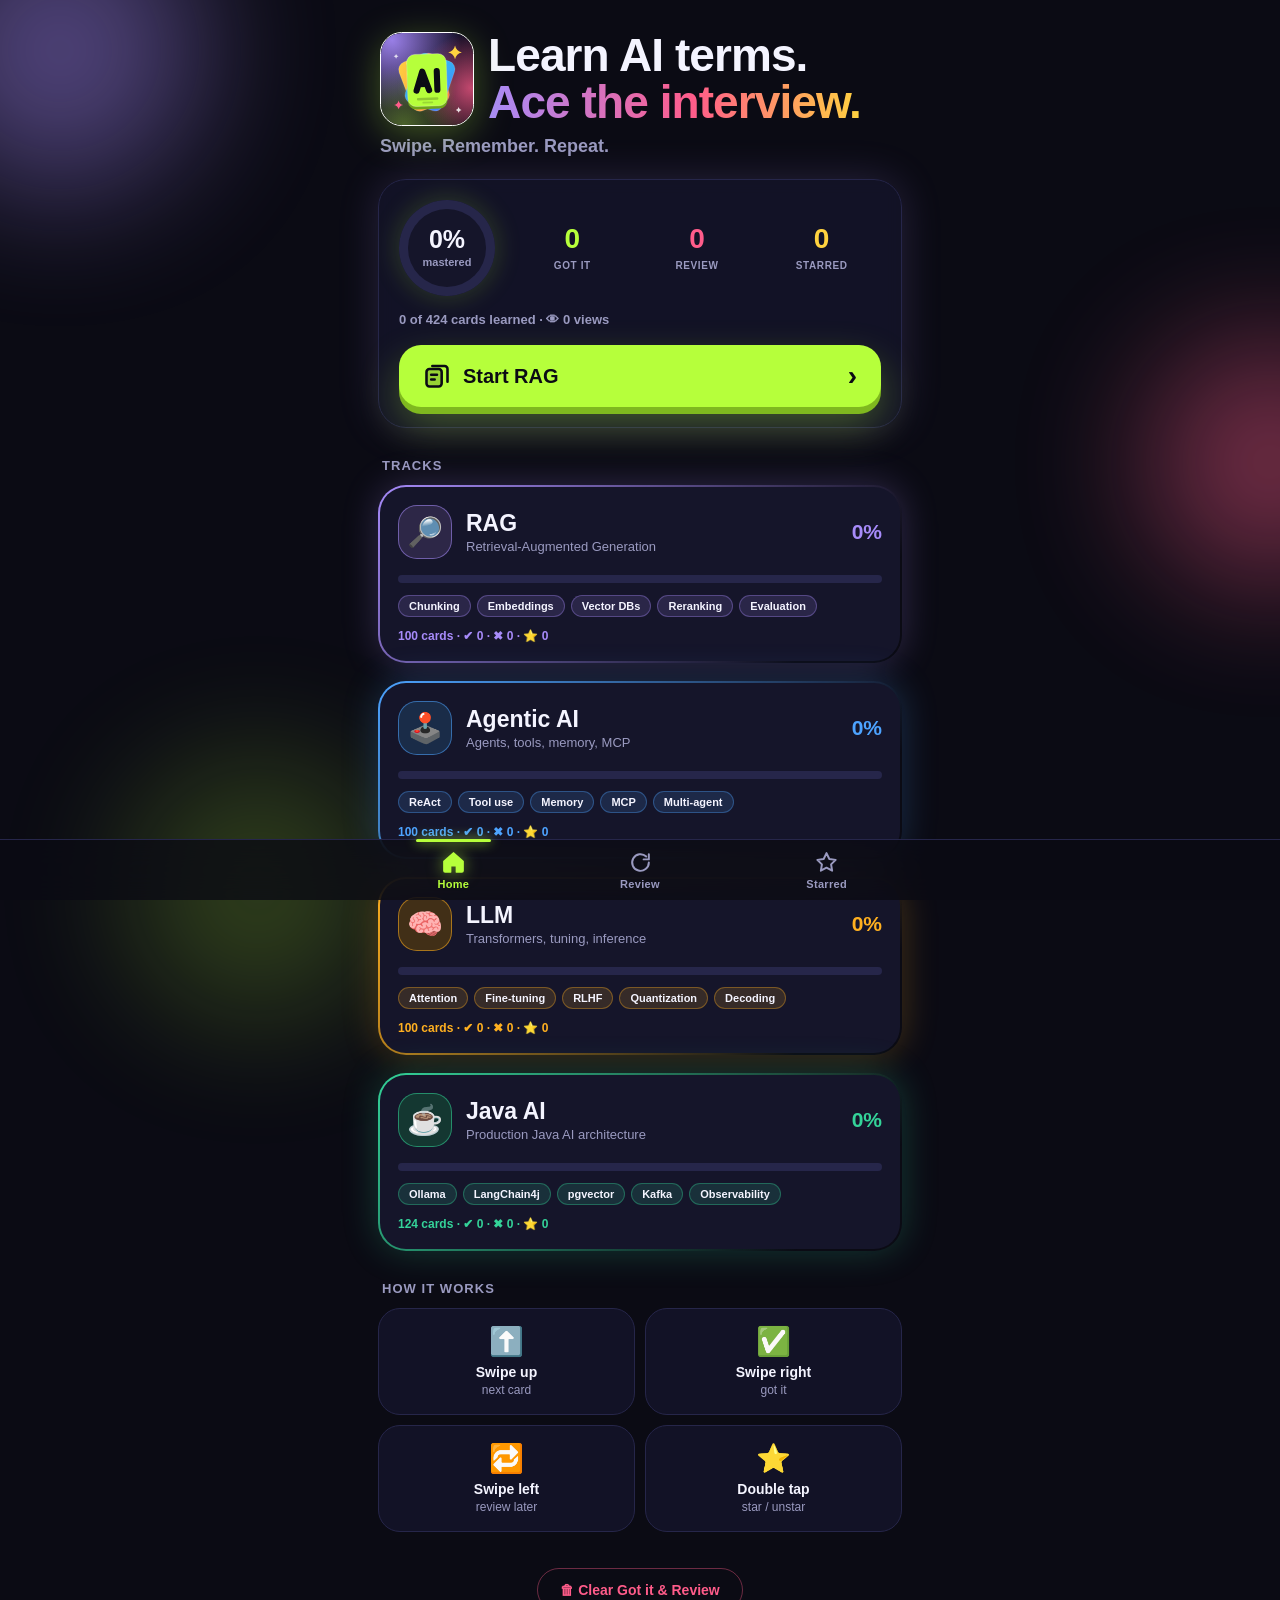
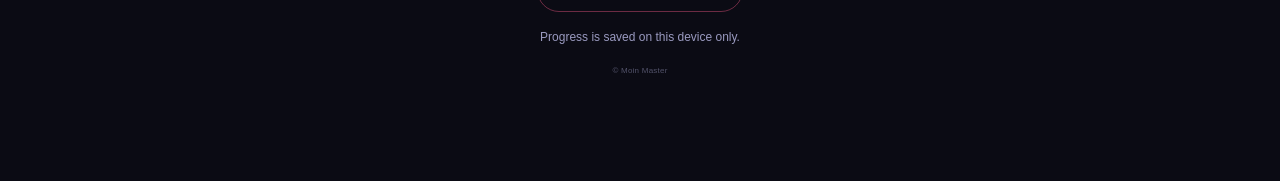
==== commit 4c66fa7e: "Add Java AI deck: 124 interview cards across 16 components Guardrails get a 30-card deep dive (6A-6D" ====
--- a/index.html
+++ b/index.html
@@ -10,8 +10,8 @@
   <link rel="manifest" href="manifest.json">
   <link rel="icon" href="icon.svg" type="image/svg+xml">
   <link rel="apple-touch-icon" href="icons/icon-180.png">
-  <link rel="stylesheet" href="style/style.css?v=27">
-  <link rel="stylesheet" href="style/hub.css?v=27">
+  <link rel="stylesheet" href="style/style.css?v=28">
+  <link rel="stylesheet" href="style/hub.css?v=28">
 </head>
 <body class="hub">
   <div class="blob b1"></div>
@@ -85,7 +85,7 @@
     </div>
   </nav>
 
-  <script src="data/decks.js?v=27"></script>
-  <script src="js/hub.js?v=27"></script>
+  <script src="data/decks.js?v=28"></script>
+  <script src="js/hub.js?v=28"></script>
 </body>
 </html>
--- a/style/style.css
+++ b/style/style.css
@@ -29,6 +29,17 @@
   --ring: #ff7a45;
 }
 
+/* green theme (Java AI) */
+body[data-theme="green"] {
+  --purple: #34d399;
+  --t1: #34d399;
+  --t2: #22d3ee;
+  --t3: #b6ff3b;
+  --cta: #34d399;
+  --cta-dark: #1b9468;
+  --ring: #34d399;
+}
+
 /* blue theme (Agentic AI) */
 body[data-theme="blue"] {
   --purple: #4da3ff;
@@ -132,6 +143,8 @@
 }
 strong { color: var(--yellow); font-weight: 800; }
 .example strong { color: var(--lime); }
+.answer strong { color: var(--yellow); }
+.answer li::before { color: var(--yellow); }
 .example li::before { content: "▸"; position: absolute; left: 0; color: var(--lime); }
 
 .stamp {
